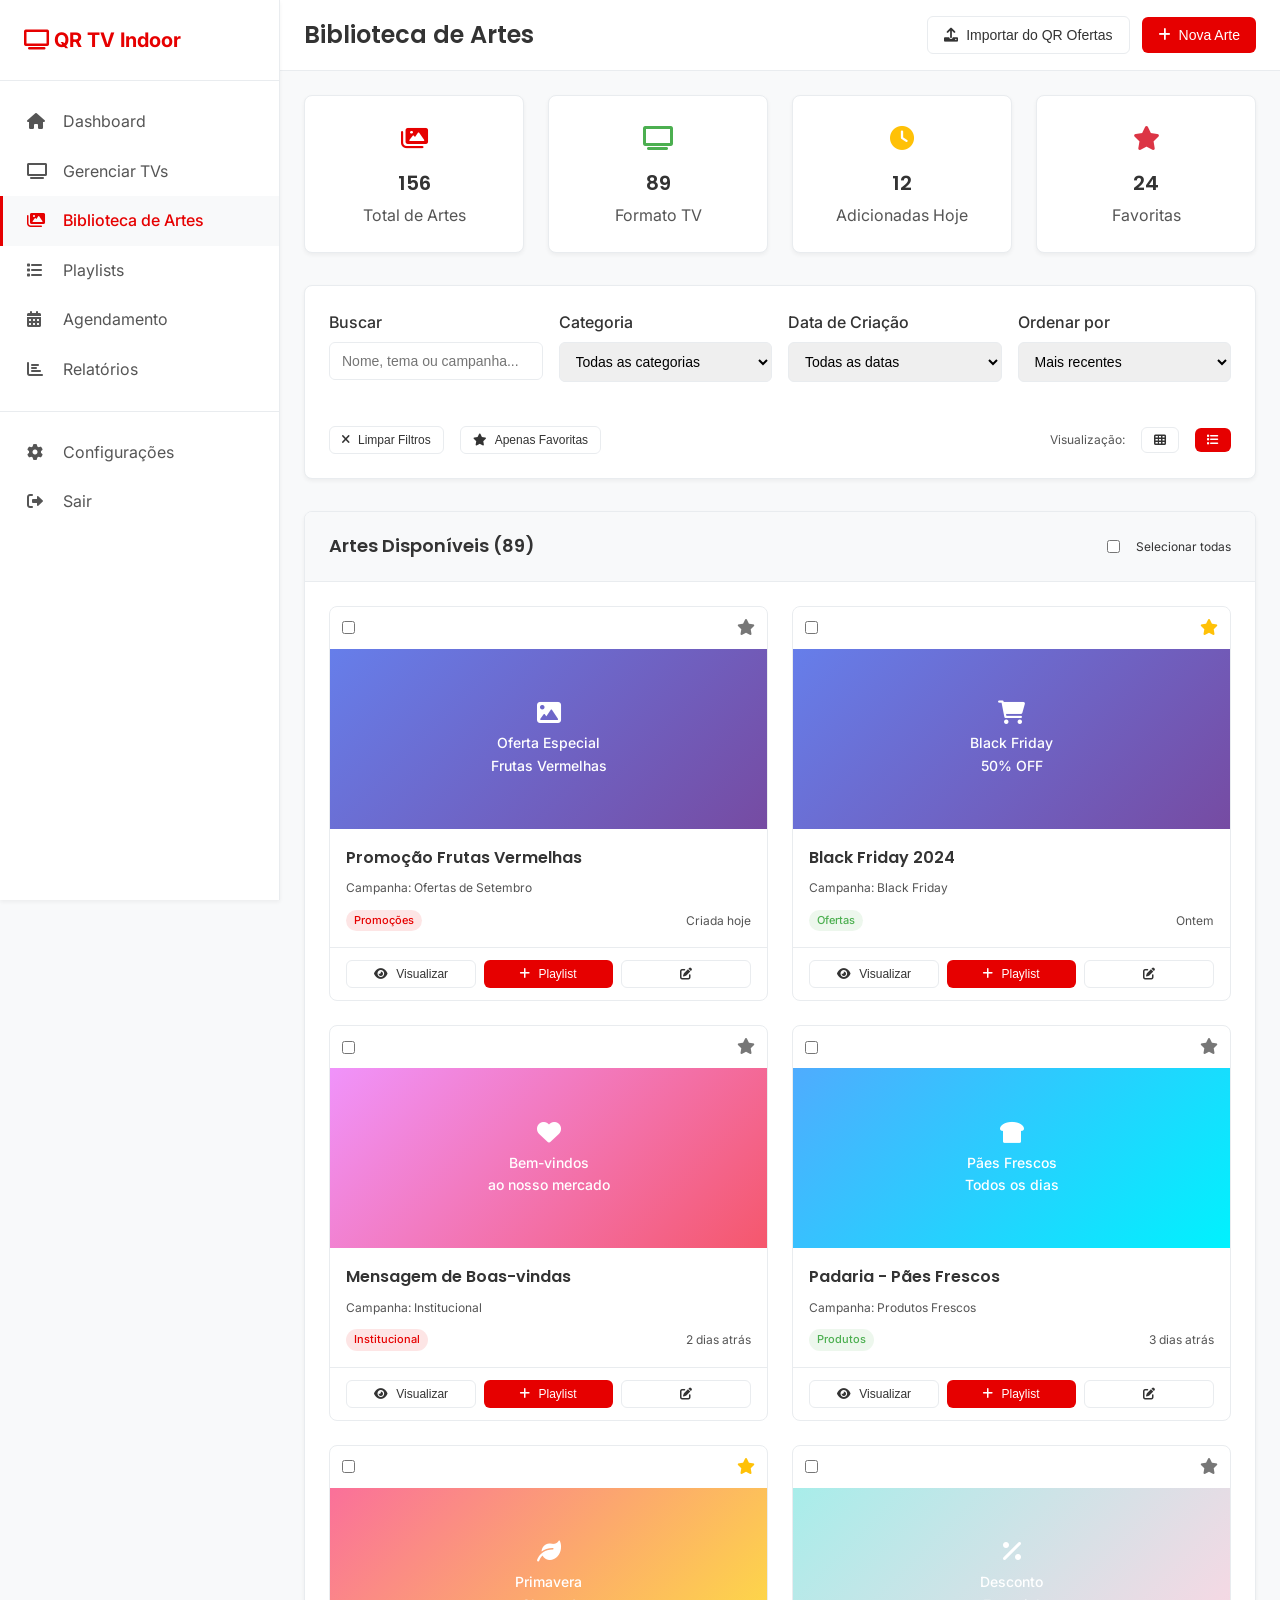
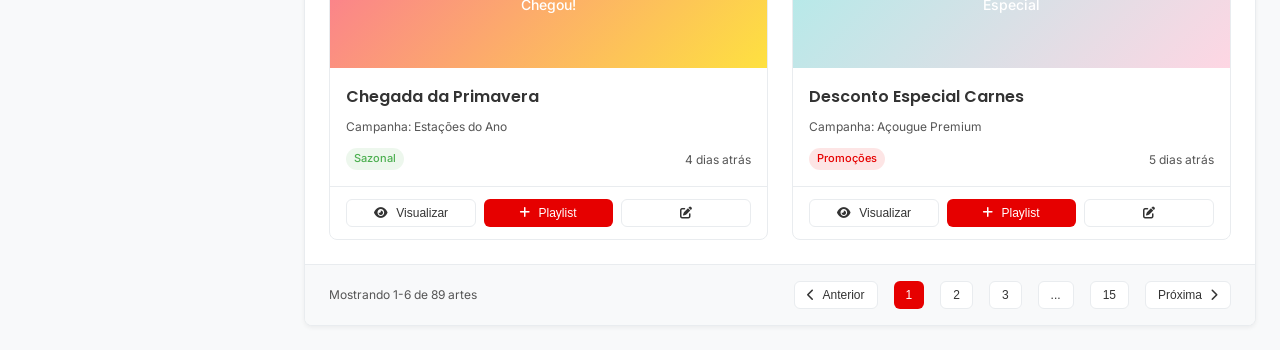
==== biblioteca.html @ 01ef9a04 "Version 1: Save current changes" ====
<!DOCTYPE html>
<html lang="pt-BR">
<head>
    <meta charset="UTF-8">
    <meta name="viewport" content="width=device-width, initial-scale=1.0">
    <title>QR TV Indoor - Biblioteca de Artes</title>
    <link rel="stylesheet" href="css/style.css">
    <link rel="stylesheet" href="https://cdnjs.cloudflare.com/ajax/libs/font-awesome/6.0.0/css/all.min.css">
    <link href="https://fonts.googleapis.com/css2?family=Inter:wght@300;400;500;600;700&family=Poppins:wght@300;400;500;600;700&display=swap" rel="stylesheet">
</head>
<body>
    <div class="main-layout">
        <!-- Sidebar -->
        <aside class="sidebar">
            <div class="sidebar-header">
                <div class="logo">
                    <i class="fas fa-tv"></i> QR TV Indoor
                </div>
            </div>
            <nav class="sidebar-nav">
                <a href="dashboard.html" class="nav-item">
                    <i class="fas fa-home"></i>
                    Dashboard
                </a>
                <a href="tvs.html" class="nav-item">
                    <i class="fas fa-tv"></i>
                    Gerenciar TVs
                </a>
                <a href="biblioteca.html" class="nav-item active">
                    <i class="fas fa-images"></i>
                    Biblioteca de Artes
                </a>
                <a href="playlists-list.html" class="nav-item">
                    <i class="fas fa-list"></i>
                    Playlists
                </a>
                <a href="agendamento.html" class="nav-item">
                    <i class="fas fa-calendar-alt"></i>
                    Agendamento
                </a>
                <a href="relatorios.html" class="nav-item">
                    <i class="fas fa-chart-bar"></i>
                    Relatórios
                </a>
                <hr style="margin: 16px 0; border: none; border-top: 1px solid var(--border-color);">
                <a href="#" class="nav-item">
                    <i class="fas fa-cog"></i>
                    Configurações
                </a>
                <a href="#" class="nav-item">
                    <i class="fas fa-sign-out-alt"></i>
                    Sair
                </a>
            </nav>
        </aside>

        <!-- Conteúdo Principal -->
        <main class="main-content">
            <!-- Header -->
            <header class="header">
                <h1>Biblioteca de Artes</h1>
                <div class="header-actions">
                    <button class="btn btn-secondary" onclick="importArts()">
                        <i class="fas fa-upload"></i>
                        Importar do QR Ofertas
                    </button>
                    <button class="btn btn-primary" onclick="createNewArt()">
                        <i class="fas fa-plus"></i>
                        Nova Arte
                    </button>
                </div>
            </header>

            <!-- Estatísticas -->
            <div class="grid grid-4 mb-4">
                <div class="card">
                    <div class="card-body text-center">
                        <div style="font-size: 24px; color: var(--primary-color); margin-bottom: 8px;">
                            <i class="fas fa-images"></i>
                        </div>
                        <h3 style="font-size: 20px; margin-bottom: 4px;">156</h3>
                        <p class="text-muted">Total de Artes</p>
                    </div>
                </div>
                <div class="card">
                    <div class="card-body text-center">
                        <div style="font-size: 24px; color: var(--accent-color); margin-bottom: 8px;">
                            <i class="fas fa-tv"></i>
                        </div>
                        <h3 style="font-size: 20px; margin-bottom: 4px;">89</h3>
                        <p class="text-muted">Formato TV</p>
                    </div>
                </div>
                <div class="card">
                    <div class="card-body text-center">
                        <div style="font-size: 24px; color: var(--warning-color); margin-bottom: 8px;">
                            <i class="fas fa-clock"></i>
                        </div>
                        <h3 style="font-size: 20px; margin-bottom: 4px;">12</h3>
                        <p class="text-muted">Adicionadas Hoje</p>
                    </div>
                </div>
                <div class="card">
                    <div class="card-body text-center">
                        <div style="font-size: 24px; color: var(--danger-color); margin-bottom: 8px;">
                            <i class="fas fa-star"></i>
                        </div>
                        <h3 style="font-size: 20px; margin-bottom: 4px;">24</h3>
                        <p class="text-muted">Favoritas</p>
                    </div>
                </div>
            </div>

            <!-- Filtros e Busca -->
            <div class="card mb-4">
                <div class="card-body">
                    <div class="grid grid-4 gap-2 mb-3">
                        <div class="form-group">
                            <label class="form-label">Buscar</label>
                            <input type="text" class="form-control" id="searchInput" placeholder="Nome, tema ou campanha...">
                        </div>
                        <div class="form-group">
                            <label class="form-label">Categoria</label>
                            <select class="form-control form-select" id="categoryFilter">
                                <option value="">Todas as categorias</option>
                                <option value="promocoes">Promoções</option>
                                <option value="ofertas">Ofertas</option>
                                <option value="institucional">Institucional</option>
                                <option value="sazonal">Sazonal</option>
                                <option value="produtos">Produtos</option>
                            </select>
                        </div>
                        <div class="form-group">
                            <label class="form-label">Data de Criação</label>
                            <select class="form-control form-select" id="dateFilter">
                                <option value="">Todas as datas</option>
                                <option value="today">Hoje</option>
                                <option value="week">Esta semana</option>
                                <option value="month">Este mês</option>
                                <option value="custom">Período personalizado</option>
                            </select>
                        </div>
                        <div class="form-group">
                            <label class="form-label">Ordenar por</label>
                            <select class="form-control form-select" id="sortFilter">
                                <option value="newest">Mais recentes</option>
                                <option value="oldest">Mais antigas</option>
                                <option value="name">Nome A-Z</option>
                                <option value="name-desc">Nome Z-A</option>
                                <option value="popular">Mais usadas</option>
                            </select>
                        </div>
                    </div>
                    
                    <div class="d-flex justify-content-between align-items-center">
                        <div class="d-flex gap-2">
                            <button class="btn btn-secondary btn-sm" onclick="clearFilters()">
                                <i class="fas fa-times"></i>
                                Limpar Filtros
                            </button>
                            <button class="btn btn-secondary btn-sm" onclick="toggleFavorites()">
                                <i class="fas fa-star"></i>
                                Apenas Favoritas
                            </button>
                        </div>
                        <div class="d-flex gap-2 align-items-center">
                            <span class="text-muted text-small">Visualização:</span>
                            <button class="btn btn-secondary btn-sm" onclick="toggleView('grid')" id="gridViewBtn">
                                <i class="fas fa-th"></i>
                            </button>
                            <button class="btn btn-primary btn-sm" onclick="toggleView('list')" id="listViewBtn">
                                <i class="fas fa-list"></i>
                            </button>
                        </div>
                    </div>
                </div>
            </div>

            <!-- Ações em Massa -->
            <div id="bulkActions" class="card mb-4" style="display: none;">
                <div class="card-body">
                    <div class="d-flex justify-content-between align-items-center">
                        <div>
                            <strong id="selectedCount">0</strong> artes selecionadas
                        </div>
                        <div class="d-flex gap-2">
                            <button class="btn btn-secondary btn-sm" onclick="addToPlaylist()">
                                <i class="fas fa-plus"></i>
                                Adicionar à Playlist
                            </button>
                            <button class="btn btn-warning btn-sm" onclick="bulkFavorite()">
                                <i class="fas fa-star"></i>
                                Favoritar
                            </button>
                            <button class="btn btn-danger btn-sm" onclick="bulkDelete()">
                                <i class="fas fa-trash"></i>
                                Excluir
                            </button>
                        </div>
                    </div>
                </div>
            </div>

            <!-- Galeria de Artes -->
            <div class="card">
                <div class="card-header d-flex justify-content-between align-items-center">
                    <h2 class="card-title">Artes Disponíveis (89)</h2>
                    <div class="d-flex gap-2">
                        <input type="checkbox" id="selectAll" onchange="toggleSelectAll()">
                        <label for="selectAll" class="text-small">Selecionar todas</label>
                    </div>
                </div>
                
                <!-- Visualização em Grid -->
                <div id="gridView" class="card-body">
                    <div class="arts-grid" id="artsContainer">
                        <!-- Arte 1 -->
                        <div class="art-card" data-category="promocoes" data-date="2024-09-08">
                            <div class="art-card-header">
                                <input type="checkbox" class="art-checkbox" onchange="updateBulkActions()">
                                <button class="btn-favorite" onclick="toggleFavorite(this)">
                                    <i class="fas fa-star"></i>
                                </button>
                            </div>
                            <div class="art-preview">
                                <div class="art-placeholder">
                                    <i class="fas fa-image"></i>
                                    <p>Oferta Especial<br>Frutas Vermelhas</p>
                                </div>
                            </div>
                            <div class="art-card-body">
                                <h4>Promoção Frutas Vermelhas</h4>
                                <p class="text-muted text-small">Campanha: Ofertas de Setembro</p>
                                <div class="art-meta">
                                    <span class="badge badge-primary">Promoções</span>
                                    <span class="text-small text-muted">Criada hoje</span>
                                </div>
                            </div>
                            <div class="art-card-actions">
                                <button class="btn btn-secondary btn-sm" onclick="previewArt('art1')">
                                    <i class="fas fa-eye"></i>
                                    Visualizar
                                </button>
                                <button class="btn btn-primary btn-sm" onclick="addToPlaylistSingle('art1')">
                                    <i class="fas fa-plus"></i>
                                    Playlist
                                </button>
                                <button class="btn btn-secondary btn-sm" onclick="editArt('art1')">
                                    <i class="fas fa-edit"></i>
                                </button>
                            </div>
                        </div>

                        <!-- Arte 2 -->
                        <div class="art-card" data-category="ofertas" data-date="2024-09-07">
                            <div class="art-card-header">
                                <input type="checkbox" class="art-checkbox" onchange="updateBulkActions()">
                                <button class="btn-favorite favorited" onclick="toggleFavorite(this)">
                                    <i class="fas fa-star"></i>
                                </button>
                            </div>
                            <div class="art-preview">
                                <div class="art-placeholder" style="background: linear-gradient(135deg, #667eea 0%, #764ba2 100%);">
                                    <i class="fas fa-shopping-cart"></i>
                                    <p>Black Friday<br>50% OFF</p>
                                </div>
                            </div>
                            <div class="art-card-body">
                                <h4>Black Friday 2024</h4>
                                <p class="text-muted text-small">Campanha: Black Friday</p>
                                <div class="art-meta">
                                    <span class="badge badge-success">Ofertas</span>
                                    <span class="text-small text-muted">Ontem</span>
                                </div>
                            </div>
                            <div class="art-card-actions">
                                <button class="btn btn-secondary btn-sm" onclick="previewArt('art2')">
                                    <i class="fas fa-eye"></i>
                                    Visualizar
                                </button>
                                <button class="btn btn-primary btn-sm" onclick="addToPlaylistSingle('art2')">
                                    <i class="fas fa-plus"></i>
                                    Playlist
                                </button>
                                <button class="btn btn-secondary btn-sm" onclick="editArt('art2')">
                                    <i class="fas fa-edit"></i>
                                </button>
                            </div>
                        </div>

                        <!-- Arte 3 -->
                        <div class="art-card" data-category="institucional" data-date="2024-09-06">
                            <div class="art-card-header">
                                <input type="checkbox" class="art-checkbox" onchange="updateBulkActions()">
                                <button class="btn-favorite" onclick="toggleFavorite(this)">
                                    <i class="fas fa-star"></i>
                                </button>
                            </div>
                            <div class="art-preview">
                                <div class="art-placeholder" style="background: linear-gradient(135deg, #f093fb 0%, #f5576c 100%);">
                                    <i class="fas fa-heart"></i>
                                    <p>Bem-vindos<br>ao nosso mercado</p>
                                </div>
                            </div>
                            <div class="art-card-body">
                                <h4>Mensagem de Boas-vindas</h4>
                                <p class="text-muted text-small">Campanha: Institucional</p>
                                <div class="art-meta">
                                    <span class="badge badge-primary">Institucional</span>
                                    <span class="text-small text-muted">2 dias atrás</span>
                                </div>
                            </div>
                            <div class="art-card-actions">
                                <button class="btn btn-secondary btn-sm" onclick="previewArt('art3')">
                                    <i class="fas fa-eye"></i>
                                    Visualizar
                                </button>
                                <button class="btn btn-primary btn-sm" onclick="addToPlaylistSingle('art3')">
                                    <i class="fas fa-plus"></i>
                                    Playlist
                                </button>
                                <button class="btn btn-secondary btn-sm" onclick="editArt('art3')">
                                    <i class="fas fa-edit"></i>
                                </button>
                            </div>
                        </div>

                        <!-- Arte 4 -->
                        <div class="art-card" data-category="produtos" data-date="2024-09-05">
                            <div class="art-card-header">
                                <input type="checkbox" class="art-checkbox" onchange="updateBulkActions()">
                                <button class="btn-favorite" onclick="toggleFavorite(this)">
                                    <i class="fas fa-star"></i>
                                </button>
                            </div>
                            <div class="art-preview">
                                <div class="art-placeholder" style="background: linear-gradient(135deg, #4facfe 0%, #00f2fe 100%);">
                                    <i class="fas fa-bread-slice"></i>
                                    <p>Pães Frescos<br>Todos os dias</p>
                                </div>
                            </div>
                            <div class="art-card-body">
                                <h4>Padaria - Pães Frescos</h4>
                                <p class="text-muted text-small">Campanha: Produtos Frescos</p>
                                <div class="art-meta">
                                    <span class="badge badge-success">Produtos</span>
                                    <span class="text-small text-muted">3 dias atrás</span>
                                </div>
                            </div>
                            <div class="art-card-actions">
                                <button class="btn btn-secondary btn-sm" onclick="previewArt('art4')">
                                    <i class="fas fa-eye"></i>
                                    Visualizar
                                </button>
                                <button class="btn btn-primary btn-sm" onclick="addToPlaylistSingle('art4')">
                                    <i class="fas fa-plus"></i>
                                    Playlist
                                </button>
                                <button class="btn btn-secondary btn-sm" onclick="editArt('art4')">
                                    <i class="fas fa-edit"></i>
                                </button>
                            </div>
                        </div>

                        <!-- Arte 5 -->
                        <div class="art-card" data-category="sazonal" data-date="2024-09-04">
                            <div class="art-card-header">
                                <input type="checkbox" class="art-checkbox" onchange="updateBulkActions()">
                                <button class="btn-favorite favorited" onclick="toggleFavorite(this)">
                                    <i class="fas fa-star"></i>
                                </button>
                            </div>
                            <div class="art-preview">
                                <div class="art-placeholder" style="background: linear-gradient(135deg, #fa709a 0%, #fee140 100%);">
                                    <i class="fas fa-leaf"></i>
                                    <p>Primavera<br>Chegou!</p>
                                </div>
                            </div>
                            <div class="art-card-body">
                                <h4>Chegada da Primavera</h4>
                                <p class="text-muted text-small">Campanha: Estações do Ano</p>
                                <div class="art-meta">
                                    <span class="badge badge-success">Sazonal</span>
                                    <span class="text-small text-muted">4 dias atrás</span>
                                </div>
                            </div>
                            <div class="art-card-actions">
                                <button class="btn btn-secondary btn-sm" onclick="previewArt('art5')">
                                    <i class="fas fa-eye"></i>
                                    Visualizar
                                </button>
                                <button class="btn btn-primary btn-sm" onclick="addToPlaylistSingle('art5')">
                                    <i class="fas fa-plus"></i>
                                    Playlist
                                </button>
                                <button class="btn btn-secondary btn-sm" onclick="editArt('art5')">
                                    <i class="fas fa-edit"></i>
                                </button>
                            </div>
                        </div>

                        <!-- Arte 6 -->
                        <div class="art-card" data-category="promocoes" data-date="2024-09-03">
                            <div class="art-card-header">
                                <input type="checkbox" class="art-checkbox" onchange="updateBulkActions()">
                                <button class="btn-favorite" onclick="toggleFavorite(this)">
                                    <i class="fas fa-star"></i>
                                </button>
                            </div>
                            <div class="art-preview">
                                <div class="art-placeholder" style="background: linear-gradient(135deg, #a8edea 0%, #fed6e3 100%);">
                                    <i class="fas fa-percent"></i>
                                    <p>Desconto<br>Especial</p>
                                </div>
                            </div>
                            <div class="art-card-body">
                                <h4>Desconto Especial Carnes</h4>
                                <p class="text-muted text-small">Campanha: Açougue Premium</p>
                                <div class="art-meta">
                                    <span class="badge badge-primary">Promoções</span>
                                    <span class="text-small text-muted">5 dias atrás</span>
                                </div>
                            </div>
                            <div class="art-card-actions">
                                <button class="btn btn-secondary btn-sm" onclick="previewArt('art6')">
                                    <i class="fas fa-eye"></i>
                                    Visualizar
                                </button>
                                <button class="btn btn-primary btn-sm" onclick="addToPlaylistSingle('art6')">
                                    <i class="fas fa-plus"></i>
                                    Playlist
                                </button>
                                <button class="btn btn-secondary btn-sm" onclick="editArt('art6')">
                                    <i class="fas fa-edit"></i>
                                </button>
                            </div>
                        </div>
                    </div>
                </div>

                <!-- Paginação -->
                <div class="card-footer">
                    <div class="d-flex justify-content-between align-items-center">
                        <div class="text-muted text-small">
                            Mostrando 1-6 de 89 artes
                        </div>
                        <div class="d-flex gap-2">
                            <button class="btn btn-secondary btn-sm" disabled>
                                <i class="fas fa-chevron-left"></i>
                                Anterior
                            </button>
                            <button class="btn btn-primary btn-sm">1</button>
                            <button class="btn btn-secondary btn-sm">2</button>
                            <button class="btn btn-secondary btn-sm">3</button>
                            <button class="btn btn-secondary btn-sm">...</button>
                            <button class="btn btn-secondary btn-sm">15</button>
                            <button class="btn btn-secondary btn-sm">
                                Próxima
                                <i class="fas fa-chevron-right"></i>
                            </button>
                        </div>
                    </div>
                </div>
            </div>
        </main>
    </div>

    <!-- Modal de Preview -->
    <div id="previewModal" class="modal" style="display: none;">
        <div class="modal-content" style="max-width: 900px;">
            <div class="modal-header">
                <h2 id="previewTitle">Visualizar Arte</h2>
                <button class="btn btn-secondary btn-sm" onclick="closePreviewModal()">
                    <i class="fas fa-times"></i>
                </button>
            </div>
            <div class="modal-body">
                <div class="grid grid-2 gap-2">
                    <div>
                        <div class="art-preview-large">
                            <div class="art-placeholder" style="height: 300px; font-size: 48px;">
                                <i class="fas fa-image"></i>
                                <p style="font-size: 18px; margin-top: 16px;">Preview da Arte</p>
                            </div>
                        </div>
                    </div>
                    <div>
                        <h3>Detalhes da Arte</h3>
                        <div class="form-group">
                            <label class="form-label">Nome</label>
                            <p id="previewName">-</p>
                        </div>
                        <div class="form-group">
                            <label class="form-label">Categoria</label>
                            <p id="previewCategory">-</p>
                        </div>
                        <div class="form-group">
                            <label class="form-label">Campanha</label>
                            <p id="previewCampaign">-</p>
                        </div>
                        <div class="form-group">
                            <label class="form-label">Data de Criação</label>
                            <p id="previewDate">-</p>
                        </div>
                        <div class="form-group">
                            <label class="form-label">Dimensões</label>
                            <p>1920x1080 (Full HD)</p>
                        </div>
                        <div class="form-group">
                            <label class="form-label">Formato</label>
                            <p>TV Horizontal</p>
                        </div>
                    </div>
                </div>
            </div>
            <div class="modal-footer">
                <button class="btn btn-secondary" onclick="closePreviewModal()">Fechar</button>
                <button class="btn btn-warning">
                    <i class="fas fa-star"></i>
                    Favoritar
                </button>
                <button class="btn btn-primary">
                    <i class="fas fa-plus"></i>
                    Adicionar à Playlist
                </button>
            </div>
        </div>
    </div>

    <style>
        /* Estilos específicos para a biblioteca */
        .arts-grid {
            display: grid;
            grid-template-columns: repeat(auto-fill, minmax(300px, 1fr));
            gap: 24px;
        }

        .art-card {
            border: 1px solid var(--border-color);
            border-radius: var(--border-radius-lg);
            overflow: hidden;
            transition: all 0.2s;
            background: var(--white);
        }

        .art-card:hover {
            box-shadow: var(--shadow-md);
            transform: translateY(-2px);
        }

        .art-card-header {
            padding: 12px;
            display: flex;
            justify-content: space-between;
            align-items: center;
            background: var(--secondary-color);
        }

        .btn-favorite {
            background: none;
            border: none;
            color: var(--text-light);
            font-size: 16px;
            cursor: pointer;
            transition: color 0.2s;
        }

        .btn-favorite:hover,
        .btn-favorite.favorited {
            color: var(--warning-color);
        }

        .art-preview {
            height: 180px;
            overflow: hidden;
        }

        .art-placeholder {
            height: 100%;
            background: linear-gradient(135deg, #667eea 0%, #764ba2 100%);
            display: flex;
            flex-direction: column;
            align-items: center;
            justify-content: center;
            color: white;
            font-size: 24px;
            text-align: center;
        }

        .art-placeholder p {
            margin: 8px 0 0 0;
            font-size: 14px;
            font-weight: 500;
        }

        .art-card-body {
            padding: 16px;
        }

        .art-card-body h4 {
            margin: 0 0 8px 0;
            font-size: 16px;
            font-weight: 600;
        }

        .art-meta {
            display: flex;
            justify-content: space-between;
            align-items: center;
            margin-top: 12px;
        }

        .art-card-actions {
            padding: 12px 16px;
            border-top: 1px solid var(--border-color);
            display: flex;
            gap: 8px;
        }

        .art-card-actions .btn {
            flex: 1;
            font-size: 12px;
            padding: 6px 8px;
        }

        .art-preview-large {
            border: 1px solid var(--border-color);
            border-radius: var(--border-radius);
            overflow: hidden;
        }

        @media (max-width: 768px) {
            .arts-grid {
                grid-template-columns: 1fr;
            }
            
            .grid-4 {
                grid-template-columns: repeat(2, 1fr);
            }
        }
    </style>

    <script>
        // Variáveis globais
        let currentView = 'grid';
        let showFavoritesOnly = false;

        // Inicialização
        document.addEventListener('DOMContentLoaded', function() {
            setupFilters();
        });

        // Configurar filtros
        function setupFilters() {
            const filters = ['searchInput', 'categoryFilter', 'dateFilter', 'sortFilter'];
            filters.forEach(filterId => {
                const element = document.getElementById(filterId);
                element.addEventListener('input', filterArts);
                element.addEventListener('change', filterArts);
            });
        }

        // Filtrar artes
        function filterArts() {
            const searchTerm = document.getElementById('searchInput').value.toLowerCase();
            const categoryFilter = document.getElementById('categoryFilter').value;
            const dateFilter = document.getElementById('dateFilter').value;
            const sortFilter = document.getElementById('sortFilter').value;

            const artCards = document.querySelectorAll('.art-card');
            let visibleCards = [];

            artCards.forEach(card => {
                const title = card.querySelector('h4').textContent.toLowerCase();
                const category = card.dataset.category;
                const date = card.dataset.date;
                const isFavorited = card.querySelector('.btn-favorite').classList.contains('favorited');

                const matchesSearch = title.includes(searchTerm);
                const matchesCategory = !categoryFilter || category === categoryFilter;
                const matchesFavorites = !showFavoritesOnly || isFavorited;

                const isVisible = matchesSearch && matchesCategory && matchesFavorites;
                card.style.display = isVisible ? '' : 'none';

                if (isVisible) {
                    visibleCards.push(card);
                }
            });

            // Aplicar ordenação
            if (sortFilter && visibleCards.length > 0) {
                sortArts(visibleCards, sortFilter);
            }
        }

        // Ordenar artes
        function sortArts(cards, sortType) {
            const container = document.getElementById('artsContainer');
            
            cards.sort((a, b) => {
                switch (sortType) {
                    case 'newest':
                        return new Date(b.dataset.date) - new Date(a.dataset.date);
                    case 'oldest':
                        return new Date(a.dataset.date) - new Date(b.dataset.date);
                    case 'name':
                        return a.querySelector('h4').textContent.localeCompare(b.querySelector('h4').textContent);
                    case 'name-desc':
                        return b.querySelector('h4').textContent.localeCompare(a.querySelector('h4').textContent);
                    default:
                        return 0;
                }
            });

            // Reordenar no DOM
            cards.forEach(card => container.appendChild(card));
        }

        // Limpar filtros
        function clearFilters() {
            document.getElementById('searchInput').value = '';
            document.getElementById('categoryFilter').value = '';
            document.getElementById('dateFilter').value = '';
            document.getElementById('sortFilter').value = 'newest';
            showFavoritesOnly = false;
            filterArts();
        }

        // Alternar visualização de favoritas
        function toggleFavorites() {
            showFavoritesOnly = !showFavoritesOnly;
            filterArts();
        }

        // Alternar visualização
        function toggleView(view) {
            currentView = view;
            // Implementar mudança de visualização se necessário
        }

        // Selecionar todas as artes
        function toggleSelectAll() {
            const selectAll = document.getElementById('selectAll');
            const checkboxes = document.querySelectorAll('.art-checkbox');
            
            checkboxes.forEach(checkbox => {
                checkbox.checked = selectAll.checked;
            });
            
            updateBulkActions();
        }

        // Atualizar ações em massa
        function updateBulkActions() {
            const checkboxes = document.querySelectorAll('.art-checkbox:checked');
            const bulkActions = document.getElementById('bulkActions');
            const selectedCount = document.getElementById('selectedCount');
            
            selectedCount.textContent = checkboxes.length;
            bulkActions.style.display = checkboxes.length > 0 ? 'block' : 'none';
        }

        // Favoritar/desfavoritar arte
        function toggleFavorite(button) {
            button.classList.toggle('favorited');
        }

        // Visualizar arte
        function previewArt(artId) {
            const modal = document.getElementById('previewModal');
            modal.style.display = 'flex';
            
            // Carregar dados da arte (simulação)
            document.getElementById('previewTitle').textContent = 'Visualizar Arte';
            document.getElementById('previewName').textContent = 'Nome da Arte';
            document.getElementById('previewCategory').textContent = 'Categoria';
            document.getElementById('previewCampaign').textContent = 'Campanha';
            document.getElementById('previewDate').textContent = 'Data de criação';
        }

        // Fechar modal de preview
        function closePreviewModal() {
            document.getElementById('previewModal').style.display = 'none';
        }

        // Adicionar à playlist (individual)
        function addToPlaylistSingle(artId) {
            alert(`Arte ${artId} adicionada à playlist!`);
        }

        // Editar arte
        function editArt(artId) {
            alert(`Editando arte ${artId}...`);
        }

        // Ações em massa
        function addToPlaylist() {
            const selected = document.querySelectorAll('.art-checkbox:checked').length;
            alert(`${selected} artes adicionadas à playlist!`);
        }

        function bulkFavorite() {
            const selected = document.querySelectorAll('.art-checkbox:checked').length;
            alert(`${selected} artes favoritadas!`);
        }

        function bulkDelete() {
            const selected = document.querySelectorAll('.art-checkbox:checked').length;
            if (confirm(`Deseja excluir ${selected} artes selecionadas?`)) {
                alert(`${selected} artes excluídas!`);
            }
        }

        // Outras funções
        function importArts() {
            alert('Importando artes do QR Ofertas...');
        }

        function createNewArt() {
            alert('Redirecionando para criação de nova arte...');
        }

        // Fechar modal ao clicar fora
        document.getElementById('previewModal').addEventListener('click', function(e) {
            if (e.target === this) {
                closePreviewModal();
            }
        });
    </script>
    <script src="js/main.js"></script>
</body>
</html>
---- css/style.css ----
/* QR TV Indoor - Estilos Principais */
/* Baseado no design do QRMidia */

:root {
    /* Cores primárias */
    --primary-color: #e60000; /* QRMidia Primary */
    --primary-dark: #c50000; /* QRMidia Primary Dark */
    --primary-light: #ff3333; /* QRMidia Primary Light */

    /* Cores de fundo */
    --bg-light: #ffffff; /* QRMidia bg-light */
    --bg-light-alt: #f8f9fa; /* QRMidia bg-light-alt */
    --bg-card: #ffffff; /* QRMidia bg-card */

    /* Cores de texto */
    --text-primary: #333333; /* QRMidia text-dark */
    --text-secondary: #555555; /* QRMidia text-medium */
    --text-light: #777777; /* QRMidia text-light */

    /* Cores de destaque */
    --accent-color: #4CAF50; /* QRMidia accent-1 */

    /* Cores de estado */
    --success-color: #28a745; /* QRMidia success */
    --warning-color: #ffc107; /* QRMidia warning */
    --danger-color: #dc3545; /* QRMidia danger */
    --info-color: #17a2b8; /* QRMidia info */

    /* Cores de borda */
    --border-color: #e9ecef; /* QRMidia border-light */
    --border-medium: #dee2e6; /* QRMidia border-medium */

    /* Sombras */
    --shadow-sm: 0 2px 4px rgba(0, 0, 0, 0.05);
    --shadow-md: 0 4px 6px rgba(0, 0, 0, 0.07);
    --shadow-lg: 0 10px 15px rgba(0, 0, 0, 0.1);

    /* Outros */
    --white: #ffffff;
    --border-radius: 0.375rem; /* Ajustado para QRMidia */
    --border-radius-lg: 0.5rem; /* Ajustado para QRMidia */
}

* {
    margin: 0;
    padding: 0;
    box-sizing: border-box;
}

body {
    font-family: 'Inter', sans-serif; /* Mantido Inter, mas Poppins para títulos */
    background-color: var(--bg-light-alt);
    color: var(--text-primary);
    line-height: 1.6;
}

h1, h2, h3, h4, h5, h6 {
    font-family: 'Poppins', sans-serif;
    font-weight: 600;
    color: var(--text-primary);
}

/* Layout Principal */
.main-layout {
    display: flex;
    min-height: 100vh;
}

.sidebar {
    width: 280px;
    background: var(--bg-light);
    border-right: 1px solid var(--border-color);
    box-shadow: var(--shadow-sm);
    position: fixed;
    height: 100vh;
    overflow-y: auto;
}

.main-content {
    flex: 1;
    margin-left: 280px;
    padding: 24px;
}

/* Header */
.header {
    background: var(--bg-light);
    padding: 16px 24px;
    border-bottom: 1px solid var(--border-color);
    display: flex;
    justify-content: space-between;
    align-items: center;
    margin: -24px -24px 24px -24px;
}

.header h1 {
    font-size: 24px;
    font-weight: 600;
    color: var(--text-primary);
}

.header-actions {
    display: flex;
    gap: 12px;
    align-items: center;
}

/* Sidebar */
.sidebar-header {
    padding: 24px;
    border-bottom: 1px solid var(--border-color);
}

.logo {
    font-size: 20px;
    font-weight: 700;
    color: var(--primary-color);
}

.sidebar-nav {
    padding: 16px 0;
}

.nav-item {
    display: block;
    padding: 12px 24px;
    color: var(--text-secondary);
    text-decoration: none;
    transition: all 0.2s;
    border-left: 3px solid transparent;
}

.nav-item:hover {
    background-color: var(--bg-light-alt);
    color: var(--primary-color);
}

.nav-item.active {
    background-color: var(--bg-light-alt);
    color: var(--primary-color);
    border-left-color: var(--primary-color);
    font-weight: 500;
}

.nav-item i {
    margin-right: 12px;
    width: 20px;
}

/* Botões */
.btn {
    display: inline-flex;
    align-items: center;
    justify-content: center;
    padding: 10px 16px;
    border: none;
    border-radius: var(--border-radius);
    font-size: 14px;
    font-weight: 500;
    text-decoration: none;
    cursor: pointer;
    transition: all 0.2s;
    gap: 8px;
}

.btn-primary {
    background-color: var(--primary-color);
    color: var(--white);
}

.btn-primary:hover {
    background-color: var(--primary-dark);
}

.btn-secondary {
    background-color: var(--white);
    color: var(--text-primary);
    border: 1px solid var(--border-color);
}

.btn-secondary:hover {
    background-color: var(--bg-light-alt);
}

.btn-success {
    background-color: var(--success-color);
    color: var(--white);
}

.btn-danger {
    background-color: var(--danger-color);
    color: var(--white);
}

.btn-sm {
    padding: 6px 12px;
    font-size: 12px;
}

.btn-lg {
    padding: 14px 20px;
    font-size: 16px;
}

/* Cards */
.card {
    background: var(--bg-card);
    border-radius: var(--border-radius-lg);
    box-shadow: var(--shadow-sm);
    border: 1px solid var(--border-color);
    overflow: hidden;
}

.card-header {
    padding: 20px 24px;
    border-bottom: 1px solid var(--border-color);
    background-color: var(--bg-light-alt);
}

.card-title {
    font-size: 18px;
    font-weight: 600;
    color: var(--text-primary);
}

.card-body {
    padding: 24px;
}

.card-footer {
    padding: 16px 24px;
    border-top: 1px solid var(--border-color);
    background-color: var(--bg-light-alt);
}

/* Grid */
.grid {
    display: grid;
    gap: 24px;
}

.grid-2 {
    grid-template-columns: repeat(2, 1fr);
}

.grid-3 {
    grid-template-columns: repeat(3, 1fr);
}

.grid-4 {
    grid-template-columns: repeat(4, 1fr);
}

/* Formulários */
.form-group {
    margin-bottom: 20px;
}

.form-label {
    display: block;
    margin-bottom: 6px;
    font-weight: 500;
    color: var(--text-primary);
}

.form-control {
    width: 100%;
    padding: 10px 12px;
    border: 1px solid var(--border-color);
    border-radius: var(--border-radius);
    font-size: 14px;
    transition: border-color 0.2s;
}

.form-control:focus {
    outline: none;
    border-color: var(--primary-color);
    box-shadow: 0 0 0 3px rgba(230, 0, 0, 0.15); /* Ajustado para QRMidia Primary */
}

.form-select {
    background-image: url("data:image/svg+xml,%3csvg xmlns=\'http://www.w3.org/2000/svg\' fill=\'none\' viewBox=\'0 0 20 20\'%3e%3cpath stroke=\'%236b7280\' stroke-linecap=\'round\' stroke-linejoin=\'round\' stroke-width=\'1.5\' d=\'m6 8 4 4 4-4\'%3e%3c/svg%3e");
    background-position: right 8px center;
    background-repeat: no-repeat;
    background-size: 16px 12px;
    padding-right: 40px;
}

/* Tabelas */
.table {
    width: 100%;
    border-collapse: collapse;
    background: var(--bg-light);
    border-radius: var(--border-radius);
    overflow: hidden;
    box-shadow: var(--shadow-sm);
}

.table th,
.table td {
    padding: 12px 16px;
    text-align: left;
    border-bottom: 1px solid var(--border-color);
}

.table th {
    background-color: var(--bg-light-alt);
    font-weight: 600;
    color: var(--text-primary);
}

.table tbody tr:hover {
    background-color: var(--bg-light-alt);
}

/* Status */
.status {
    display: inline-flex;
    align-items: center;
    padding: 4px 8px;
    border-radius: 20px;
    font-size: 12px;
    font-weight: 500;
    gap: 4px;
}

.status-online {
    background-color: rgba(40, 167, 69, 0.1); /* QRMidia success */
    color: var(--success-color);
}

.status-offline {
    background-color: rgba(220, 53, 69, 0.1); /* QRMidia danger */
    color: var(--danger-color);
}

.status-pending {
    background-color: rgba(255, 193, 7, 0.1); /* QRMidia warning */
    color: var(--warning-color);
}

/* Badges */
.badge {
    display: inline-flex;
    align-items: center;
    padding: 2px 8px;
    border-radius: 12px;
    font-size: 11px;
    font-weight: 500;
}

.badge-primary {
    background-color: rgba(230, 0, 0, 0.1); /* QRMidia Primary */
    color: var(--primary-color);
}

.badge-success {
    background-color: rgba(76, 175, 80, 0.1); /* QRMidia accent-1 */
    color: var(--accent-color);
}

/* Alertas */
.alert {
    padding: 12px 16px;
    border-radius: var(--border-radius);
    margin-bottom: 16px;
}

.alert-info {
    background-color: rgba(23, 162, 184, 0.1); /* QRMidia info */
    border: 1px solid rgba(23, 162, 184, 0.2);
    color: #17a2b8;
}

.alert-success {
    background-color: rgba(40, 167, 69, 0.1); /* QRMidia success */
    border: 1px solid rgba(40, 167, 69, 0.2);
    color: #28a745;
}

.alert-warning {
    background-color: rgba(255, 193, 7, 0.1); /* QRMidia warning */
    border: 1px solid rgba(255, 193, 7, 0.2);
    color: #ffc107;
}

.alert-danger {
    background-color: rgba(220, 53, 69, 0.1); /* QRMidia danger */
    border: 1px solid rgba(220, 53, 69, 0.2);
    color: #dc3545;
}

/* Utilitários */
.text-center { text-align: center; }
.text-right { text-align: right; }
.text-muted { color: var(--text-secondary); }
.text-small { font-size: 12px; }

.mb-0 { margin-bottom: 0; }
.mb-1 { margin-bottom: 8px; }
.mb-2 { margin-bottom: 16px; }
.mb-3 { margin-bottom: 24px; }
.mb-4 { margin-bottom: 32px; }

.mt-0 { margin-top: 0; }
.mt-1 { margin-top: 8px; }
.mt-2 { margin-top: 16px; }
.mt-3 { margin-top: 24px; }
.mt-4 { margin-top: 32px; }

.d-flex { display: flex; }
.align-items-center { align-items: center; }
.justify-content-between { justify-content: space-between; }
.gap-2 { gap: 16px; }

/* Responsividade */
@media (max-width: 768px) {
    .sidebar {
        transform: translateX(-100%);
        transition: transform 0.3s;
    }
    
    .sidebar.open {
        transform: translateX(0);
    }
    
    .main-content {
        margin-left: 0;
        padding: 16px;
    }
    
    .header {
        margin: -16px -16px 16px -16px;
        padding: 12px 16px;
    }
    
    .grid-2,
    .grid-3,
    .grid-4 {
        grid-template-columns: 1fr;
    }
}

/* Estilos específicos para agendamento (mantidos e ajustados) */
.calendar-container {
    width: 100%;
}

.calendar-header {
    display: grid;
    grid-template-columns: repeat(7, 1fr);
    background: var(--bg-light-alt);
    border-bottom: 1px solid var(--border-color);
}

.calendar-day-header {
    padding: 12px;
    text-align: center;
    font-weight: 600;
    color: var(--text-primary);
    border-right: 1px solid var(--border-color);
}

.calendar-day-header:last-child {
    border-right: none;
}

.calendar-grid {
    display: grid;
    grid-template-columns: repeat(7, 1fr);
    min-height: 400px;
}

.calendar-day {
    min-height: 100px;
    border-right: 1px solid var(--border-color);
    border-bottom: 1px solid var(--border-color);
    padding: 8px;
    position: relative;
    cursor: pointer;
    transition: background-color 0.2s;
}

.calendar-day:hover {
    background-color: var(--bg-light-alt);
}

.calendar-day.other-month {
    background-color: var(--bg-light);
    color: var(--text-light);
}

.calendar-day.today {
    background-color: rgba(230, 0, 0, 0.1); /* QRMidia Primary */
    border: 2px solid var(--primary-color);
}

.calendar-day.selected {
    background-color: rgba(230, 0, 0, 0.2); /* QRMidia Primary */
}

.day-number {
    font-weight: 600;
    margin-bottom: 4px;
}

.day-events {
    display: flex;
    flex-direction: column;
    gap: 2px;
}

.event-item {
    background: var(--primary-color);
    color: white;
    padding: 2px 6px;
    border-radius: 3px;
    font-size: 10px;
    font-weight: 500;
    cursor: pointer;
    overflow: hidden;
    text-overflow: ellipsis;
    white-space: nowrap;
}

.event-item.playlist {
    background: var(--primary-color);
}

.event-item.art {
    background: var(--accent-color);
}

.event-item.active {
    background: var(--warning-color);
}

.event-item.completed {
    background: var(--text-light);
}

/* Estilos para formulário (mantidos e ajustados) */
.radio-option,
.checkbox-option {
    display: flex;
    align-items: center;
    gap: 6px;
    padding: 8px 12px;
    border: 1px solid var(--border-color);
    border-radius: var(--border-radius);
    cursor: pointer;
    transition: all 0.2s;
}

.radio-option:hover,
.checkbox-option:hover {
    background-color: var(--bg-light-alt);
}

.radio-option input,
.checkbox-option input {
    margin: 0;
}

@media (max-width: 768px) {
    .calendar-day {
        min-height: 80px;
        padding: 4px;
    }
    
    .day-events {
        gap: 1px;
    }
    
    .event-item {
        font-size: 9px;
        padding: 1px 4px;
    }
    
    .grid-2 {
        grid-template-columns: 1fr;
    }
}

/* Estilos específicos para relatórios (mantidos e ajustados) */
.status-card {
    display: flex;
    align-items: center;
    padding: 20px;
    background: var(--bg-card);
    border: 1px solid var(--border-color);
    border-radius: var(--border-radius-lg);
    gap: 16px;
}

.status-icon {
    width: 60px;
    height: 60px;
    border-radius: 50%;
    display: flex;
    align-items: center;
    justify-content: center;
    color: white;
    font-size: 24px;
}

.status-info h4 {
    margin: 0 0 4px 0;
    font-size: 24px;
    font-weight: 700;
}

.status-info p {
    margin: 0 0 8px 0;
    color: var(--text-secondary);
    font-size: 14px;
}

.status-progress {
    display: flex;
    align-items: center;
    gap: 8px;
}

.progress-bar {
    flex: 1;
    height: 6px;
    background: var(--border-color);
    border-radius: 3px;
    overflow: hidden;
}

.progress-fill {
    height: 100%;
    background: var(--accent-color);
    transition: width 0.3s;
}

.status-detail {
    margin-top: 4px;
}

/* Performance indicators */
.performance-indicator {
    display: flex;
    flex-direction: column;
    gap: 4px;
}

.performance-indicator span {
    font-size: 12px;
    font-weight: 500;
}

.performance-indicator.excellent span {
    color: var(--accent-color);
}

.performance-indicator.good span {
    color: var(--primary-color);
}

.performance-indicator.poor span {
    color: var(--danger-color);
}

.performance-bar {
    width: 80px;
    height: 4px;
    background: var(--border-color);
    border-radius: 2px;
    overflow: hidden;
}

.performance-fill {
    height: 100%;
    transition: width 0.3s;
}

.performance-indicator.excellent .performance-fill {
    background: var(--accent-color);
}

.performance-indicator.good .performance-fill {
    background: var(--primary-color);
}

.performance-indicator.poor .performance-fill {
    background: var(--danger-color);
}

/* Alertas */
.alerts-list {
    display: flex;
    flex-direction: column;
    gap: 16px;
}

.alert-item {
    display: flex;
    align-items: flex-start;
    padding: 16px;
    border-radius: var(--border-radius);
    gap: 16px;
}

.alert-item.warning {
    background: rgba(255, 193, 7, 0.1); /* QRMidia warning */
    border: 1px solid rgba(255, 193, 7, 0.2);
}

.alert-item.info {
    background: rgba(23, 162, 184, 0.1); /* QRMidia info */
    border: 1px solid rgba(23, 162, 184, 0.2);
}

.alert-item.success {
    background: rgba(40, 167, 69, 0.1); /* QRMidia success */
    border: 1px solid rgba(40, 167, 69, 0.2);
}

.alert-icon {
    width: 40px;
    height: 40px;
    border-radius: 50%;
    display: flex;
    align-items: center;
    justify-content: center;
    font-size: 18px;
}

.alert-item.warning .alert-icon {
    background: var(--warning-color);
    color: white;
}

.alert-item.info .alert-icon {
    background: var(--info-color);
    color: white;
}

.alert-item.success .alert-icon {
    background: var(--success-color);
    color: white;
}

/* Responsividade */
@media (max-width: 768px) {
    .sidebar {
        transform: translateX(-100%);
        transition: transform 0.3s;
    }
    
    .sidebar.open {
        transform: translateX(0);
    }
    
    .main-content {
        margin-left: 0;
        padding: 16px;
    }
    
    .header {
        margin: -16px -16px 16px -16px;
        padding: 12px 16px;
    }
    
    .grid-2,
    .grid-3,
    .grid-4 {
        grid-template-columns: 1fr;
    }
}
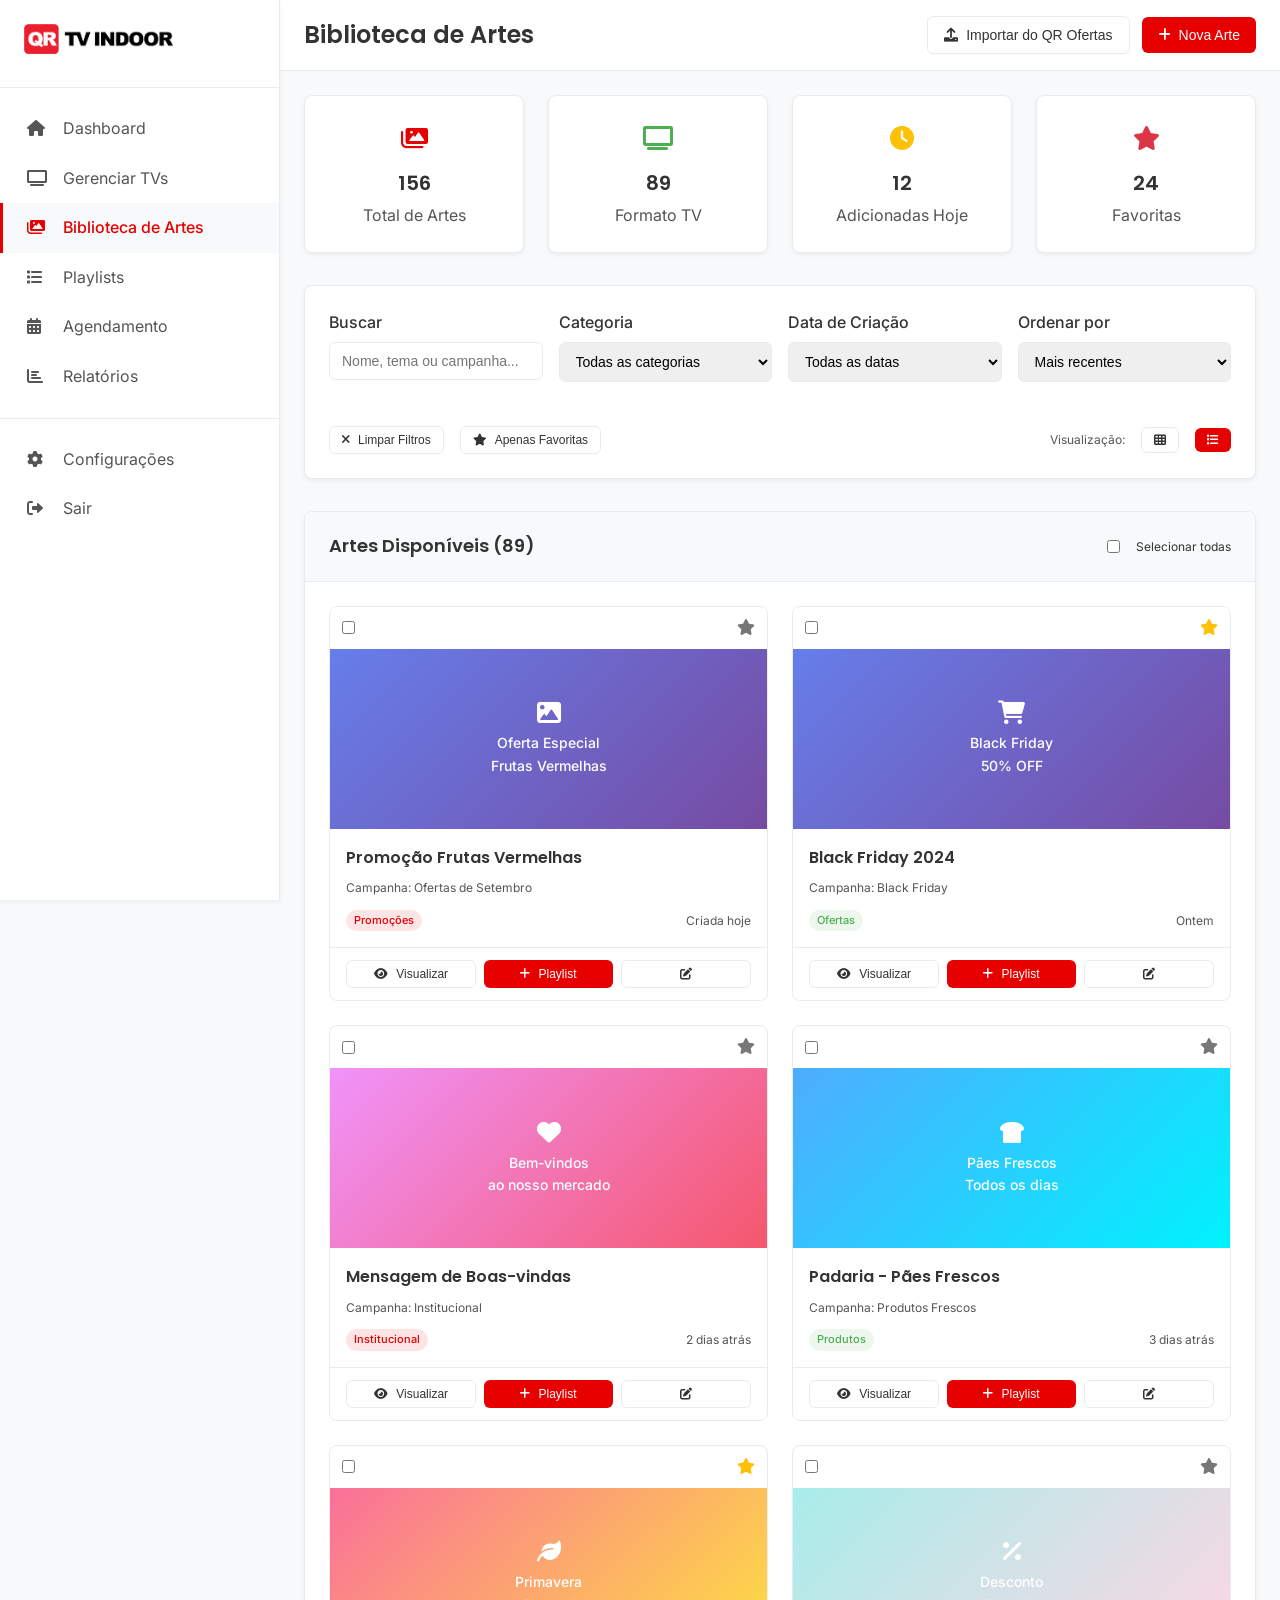
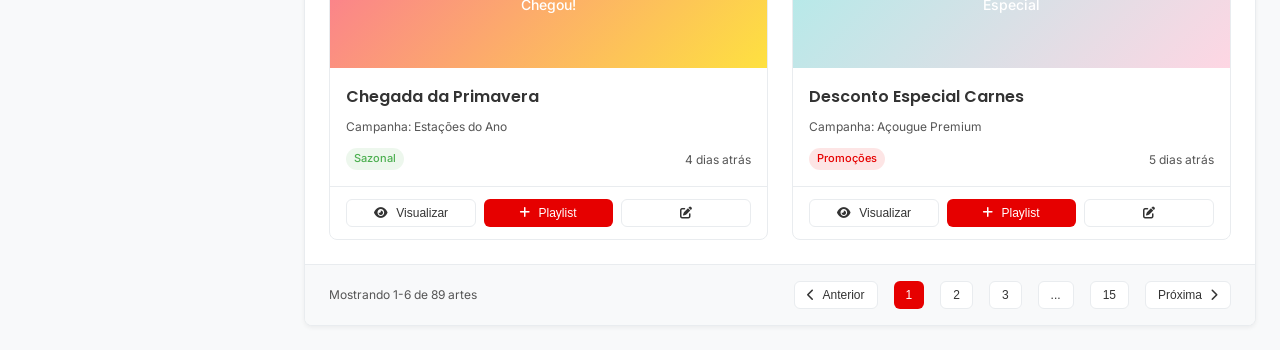
==== commit ed701c9e: "Version 3: Save current changes" ====
--- a/biblioteca.html
+++ b/biblioteca.html
@@ -14,7 +14,7 @@
         <aside class="sidebar">
             <div class="sidebar-header">
                 <div class="logo">
-                    <i class="fas fa-tv"></i> QR TV Indoor
+                    <img src="img/logo.png" alt="QR TV Indoor Logo" style="height: 30px;">
                 </div>
             </div>
             <nav class="sidebar-nav">
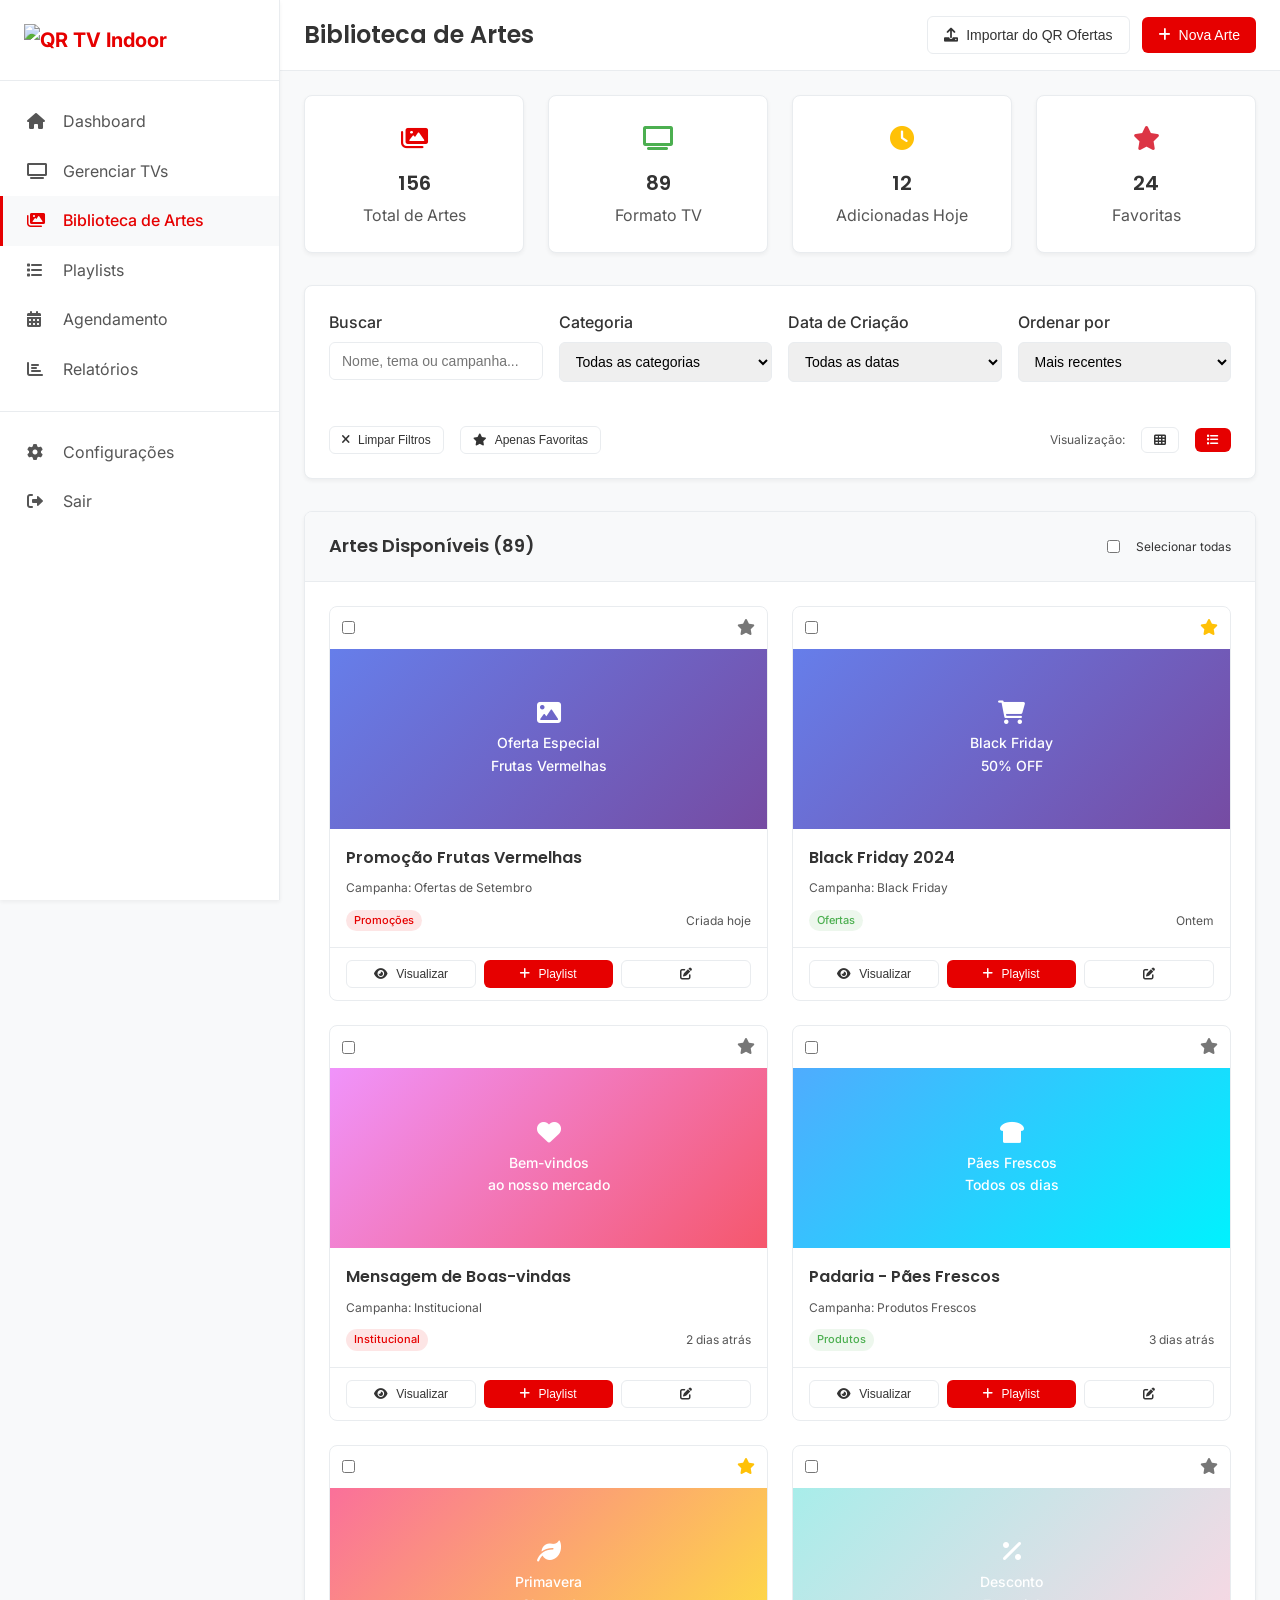
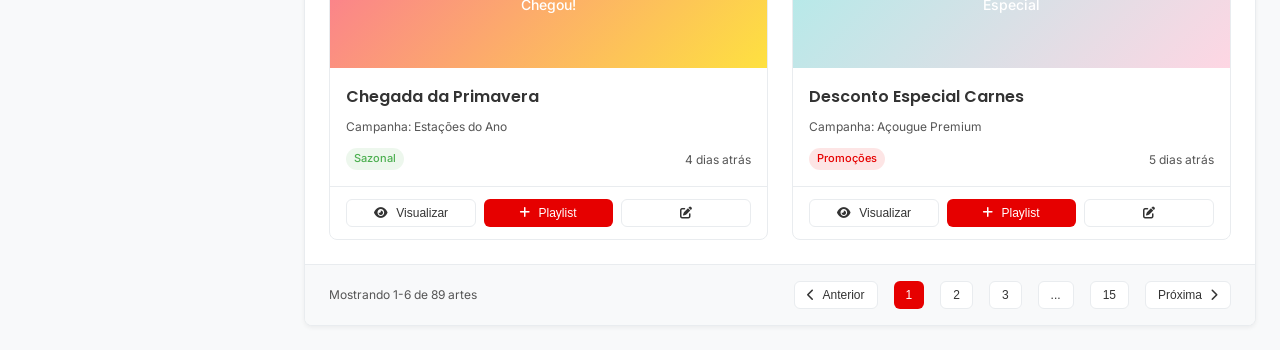
==== commit 861cc4b4: "Add files via upload" ====
--- a/biblioteca.html
+++ b/biblioteca.html
@@ -14,7 +14,7 @@
         <aside class="sidebar">
             <div class="sidebar-header">
                 <div class="logo">
-                    <img src="img/logo.png" alt="QR TV Indoor Logo" style="height: 30px;">
+                    <img src="images/logo.png" alt="QR TV Indoor" class="img-fluid">
                 </div>
             </div>
             <nav class="sidebar-nav">
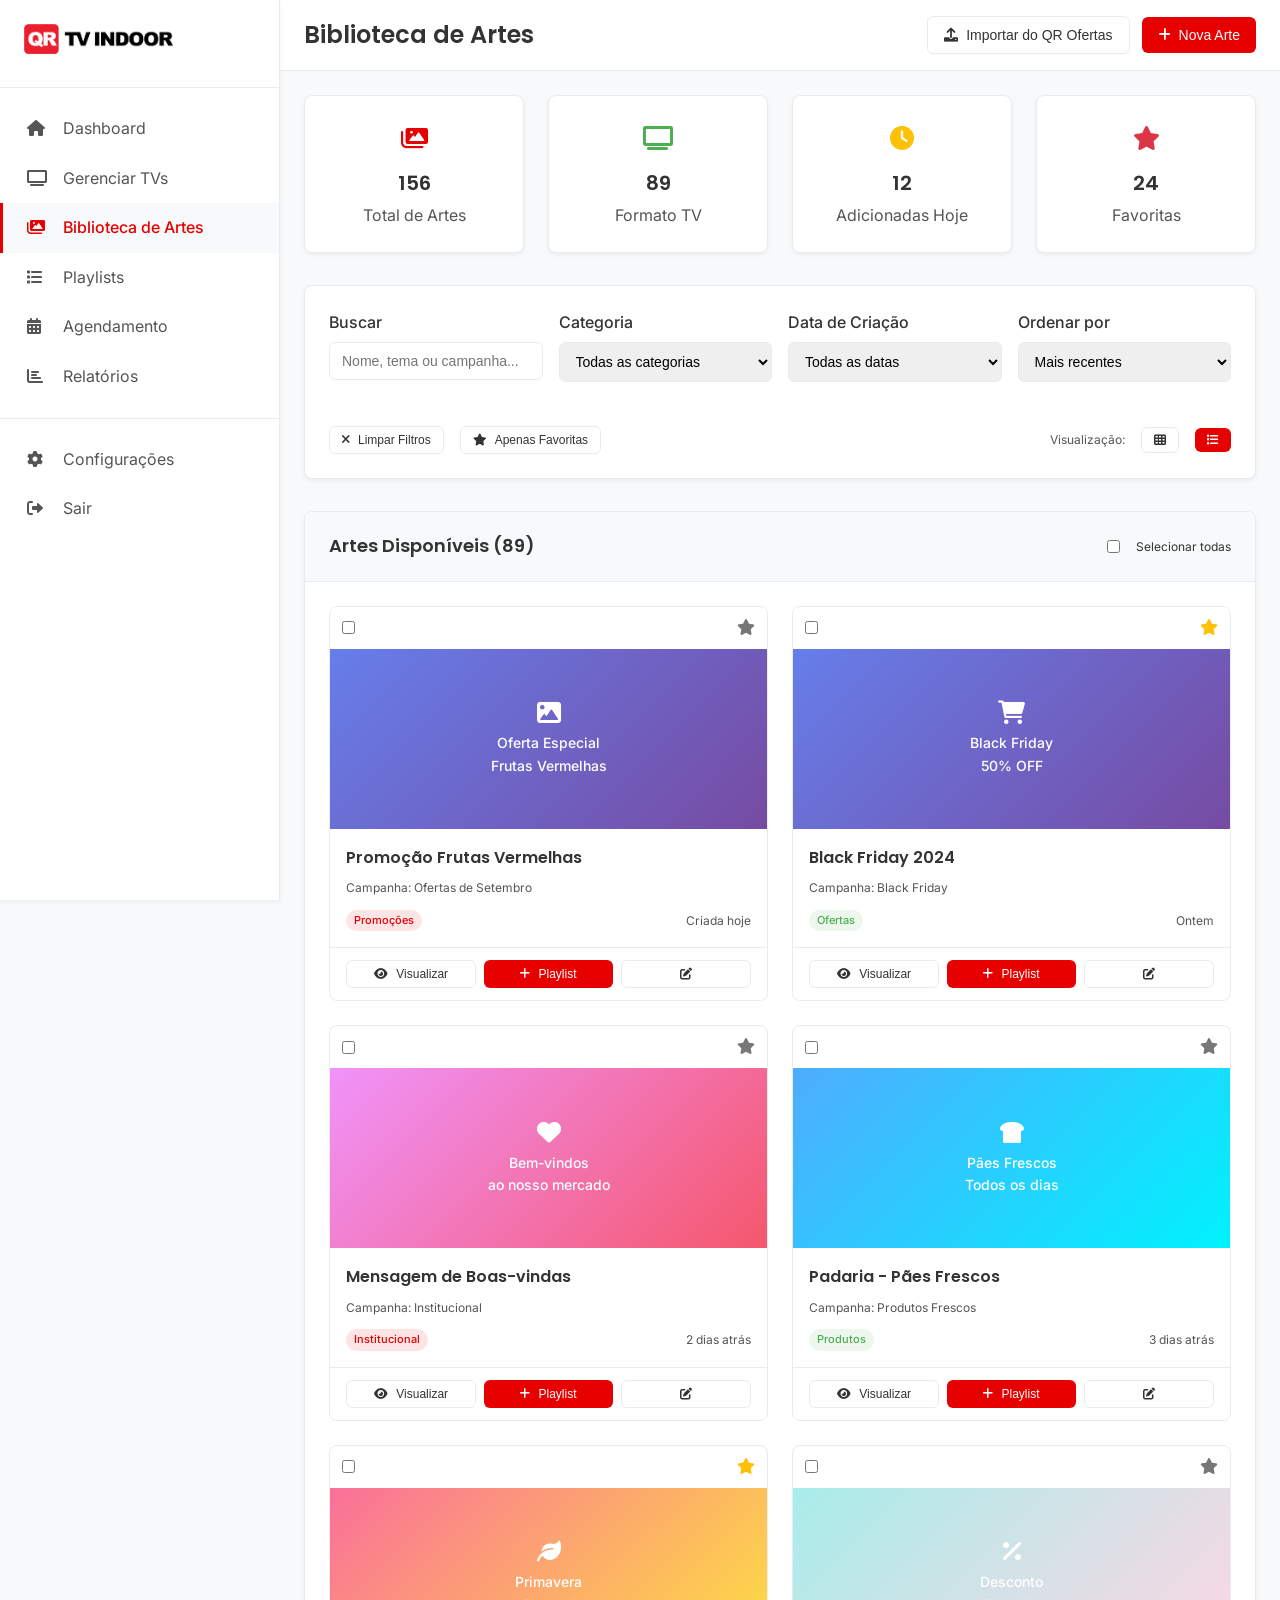
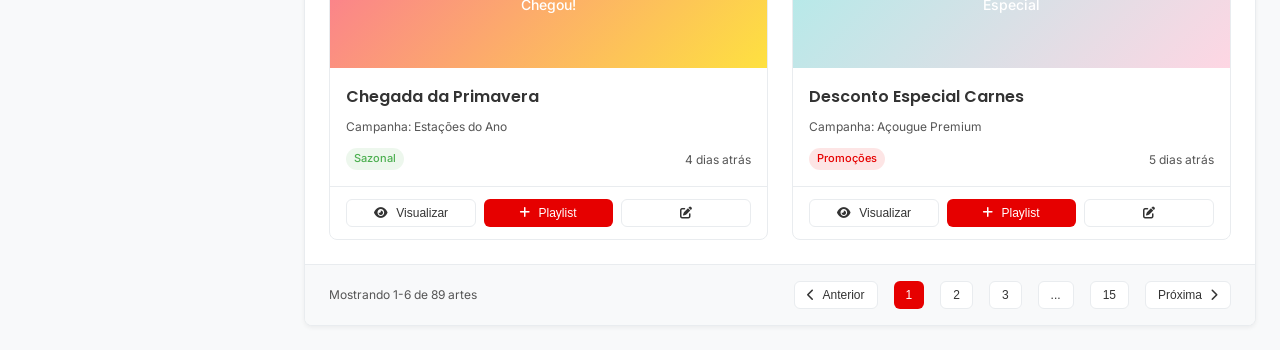
==== commit 7ff5270d: "Correções de usabilidade: botões funcionais, links da logo e JavaScript atualizado" ====
--- a/biblioteca.html
+++ b/biblioteca.html
@@ -14,7 +14,7 @@
         <aside class="sidebar">
             <div class="sidebar-header">
                 <div class="logo">
-                    <img src="images/logo.png" alt="QR TV Indoor" class="img-fluid">
+                    <a href="dashboard.html"><img src="img/logo.png" alt="QR TV Indoor Logo" style="height: 30px;"></a>
                 </div>
             </div>
             <nav class="sidebar-nav">
--- a/css/style.css
+++ b/css/style.css
@@ -773,3 +773,7 @@
 }
 
 
+.img-fluid {
+    max-width: 100%;
+    height: auto;
+}
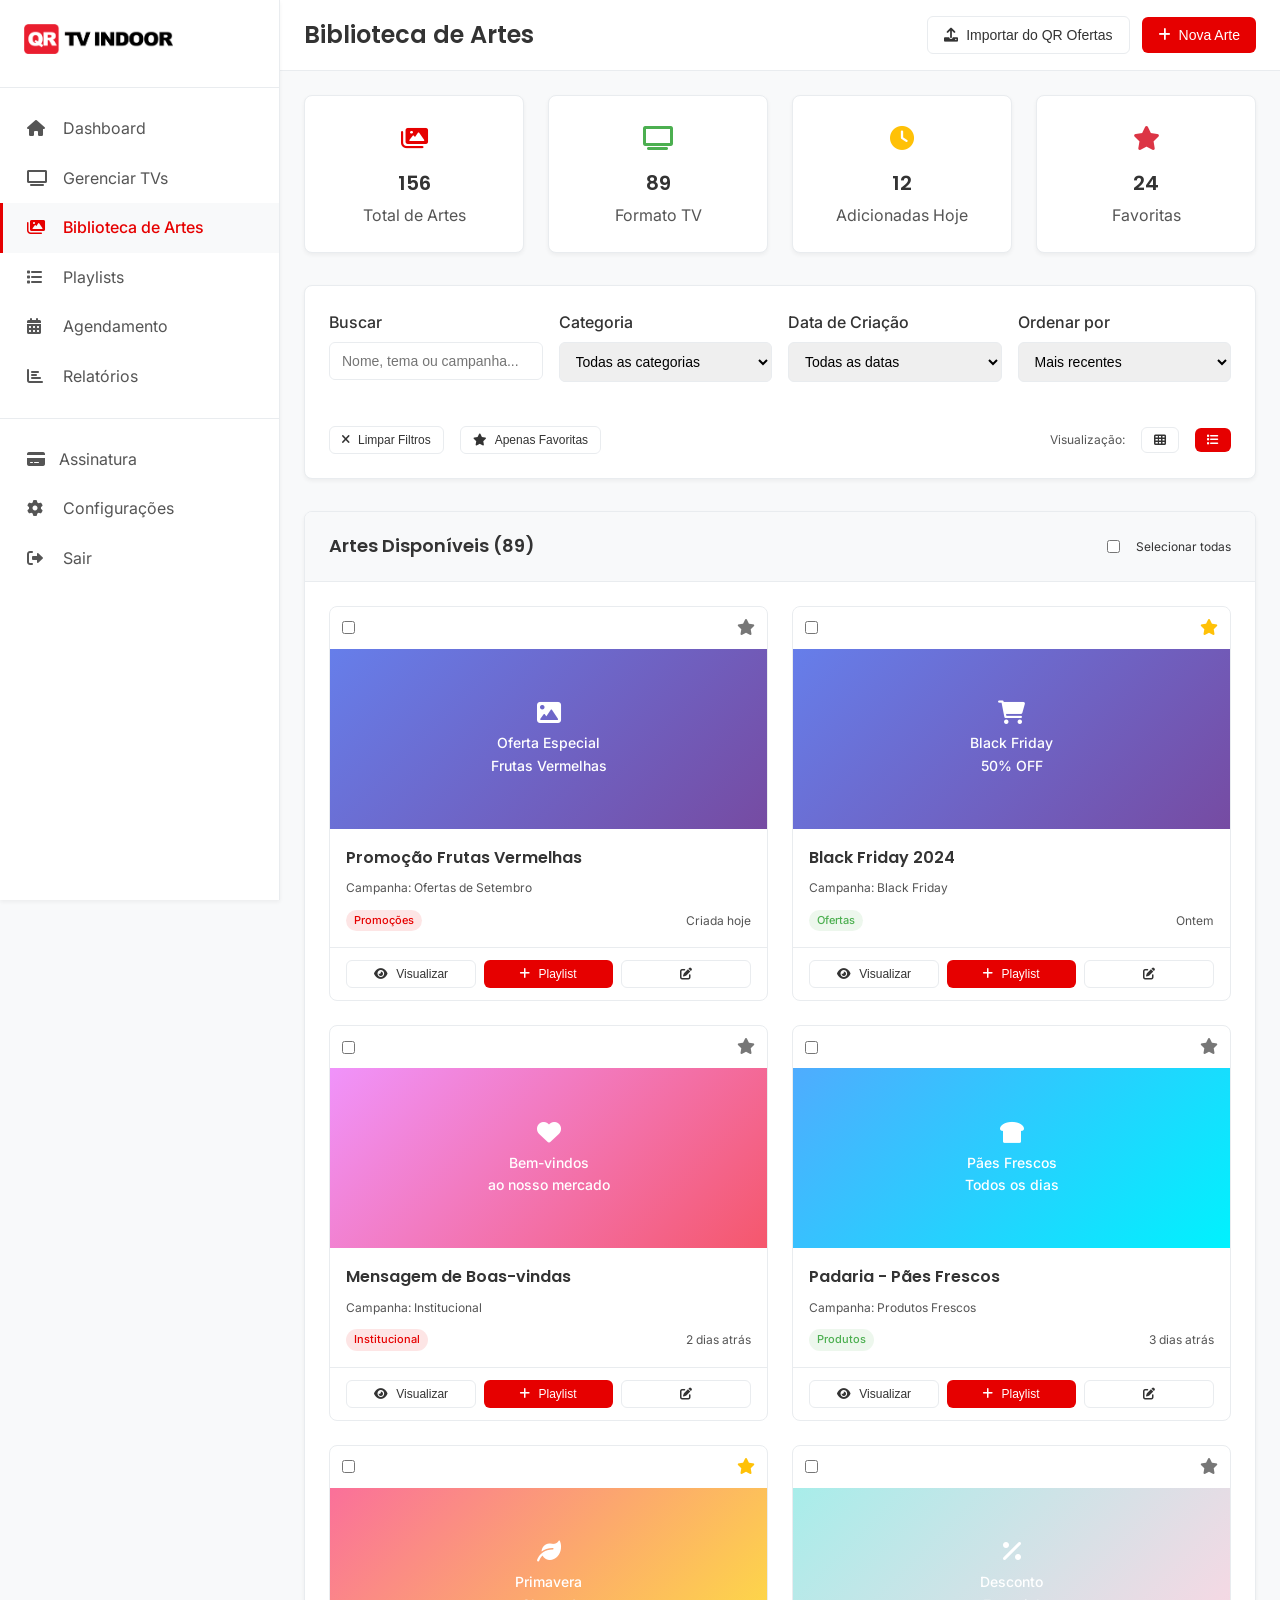
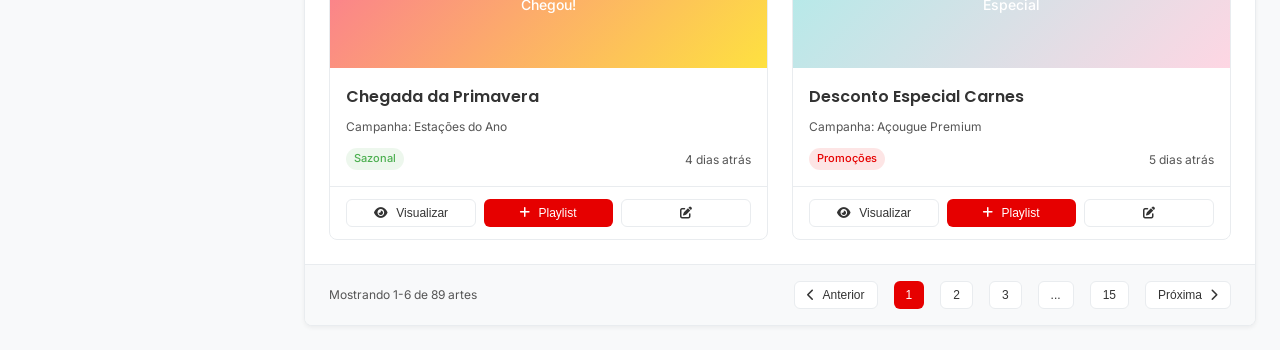
==== commit fd24470c: "Implementação de slots de TV e página de assinatura completa" ====
--- a/biblioteca.html
+++ b/biblioteca.html
@@ -42,7 +42,7 @@
                     <i class="fas fa-chart-bar"></i>
                     Relatórios
                 </a>
-                <hr style="margin: 16px 0; border: none; border-top: 1px solid var(--border-color);">
+                <hr style="margin: 16px 0; border: none; border-top: 1px solid var(--border-color);"><a href="assinatura.html" class="nav-item"><i class="fas fa-credit-card"></i>Assinatura</a>
                 <a href="#" class="nav-item">
                     <i class="fas fa-cog"></i>
                     Configurações
